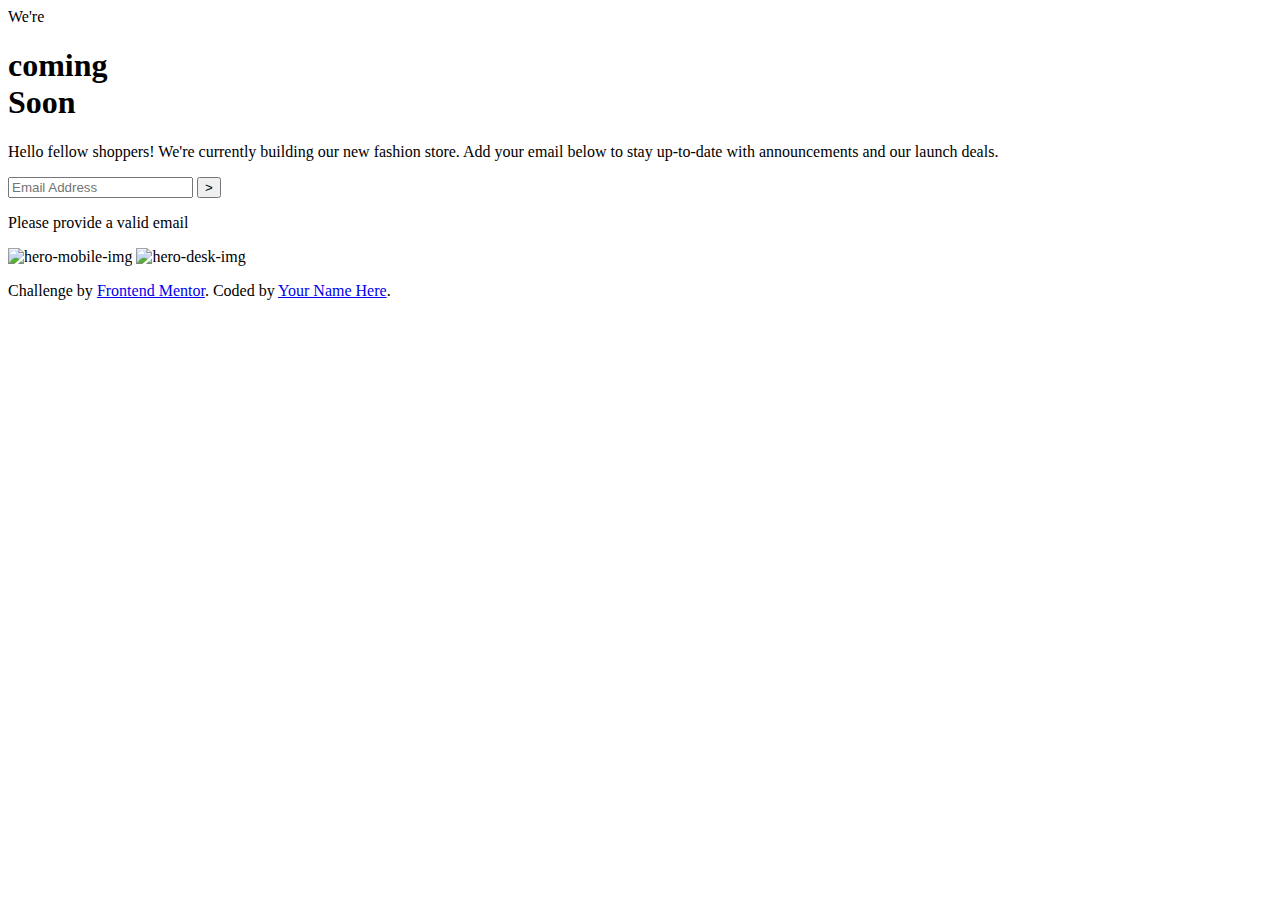
==== index.html @ c7aae4bc "Create index.html" ====
<!DOCTYPE html>
<html lang="en">
  <head>
    <meta charset="UTF-8" />
    <meta name="viewport" content="width=device-width, initial-scale=1.0" />
    <link rel="preconnect" href="https://fonts.googleapis.com" />
    <link rel="preconnect" href="https://fonts.gstatic.com" crossorigin />
    <link
      href="https://fonts.googleapis.com/css2?family=Josefin+Sans:wght@300;400;700&display=swap"
      rel="stylesheet"
    />
    <link rel="stylesheet" href="./src/styles.css" />
    <title>Frontend Mentor | Base Apparel coming soon page</title>
  </head>
  <body>
    <div class="container">
      <div class="card">
        <div class="content-left">
          <div class="title">
            <span class="semi-title">We're</span>
            <h1>
              coming <br />
              Soon
            </h1>
          </div>
          <p>
            Hello fellow shoppers! We're currently building our new fashion
            store. Add your email below to stay up-to-date with announcements
            and our launch deals.
          </p>

          <input class="input" type="text" placeholder="Email Address" c />
          <button class="sumbit">></button>
          <p class="error">Please provide a valid email</p>
        </div>
        <div class="content-right">
          <img
            src="./src/assets/images/hero-mobile.jpg"
            alt="hero-mobile-img"
            class="hero-mobile-img"
          />
          <img
            src="./src/assets/images/hero-desktop.jpg"
            alt="hero-desk-img"
            class="hero-desk-img"
          />
        </div>
      </div>
    </div>
    <footer>
      <p class="attribution">
        Challenge by
        <a href="https://www.frontendmentor.io?ref=challenge" target="_blank"
          >Frontend Mentor</a
        >. Coded by <a href="#">Your Name Here</a>.
      </p>
    </footer>
  </body>
</html>
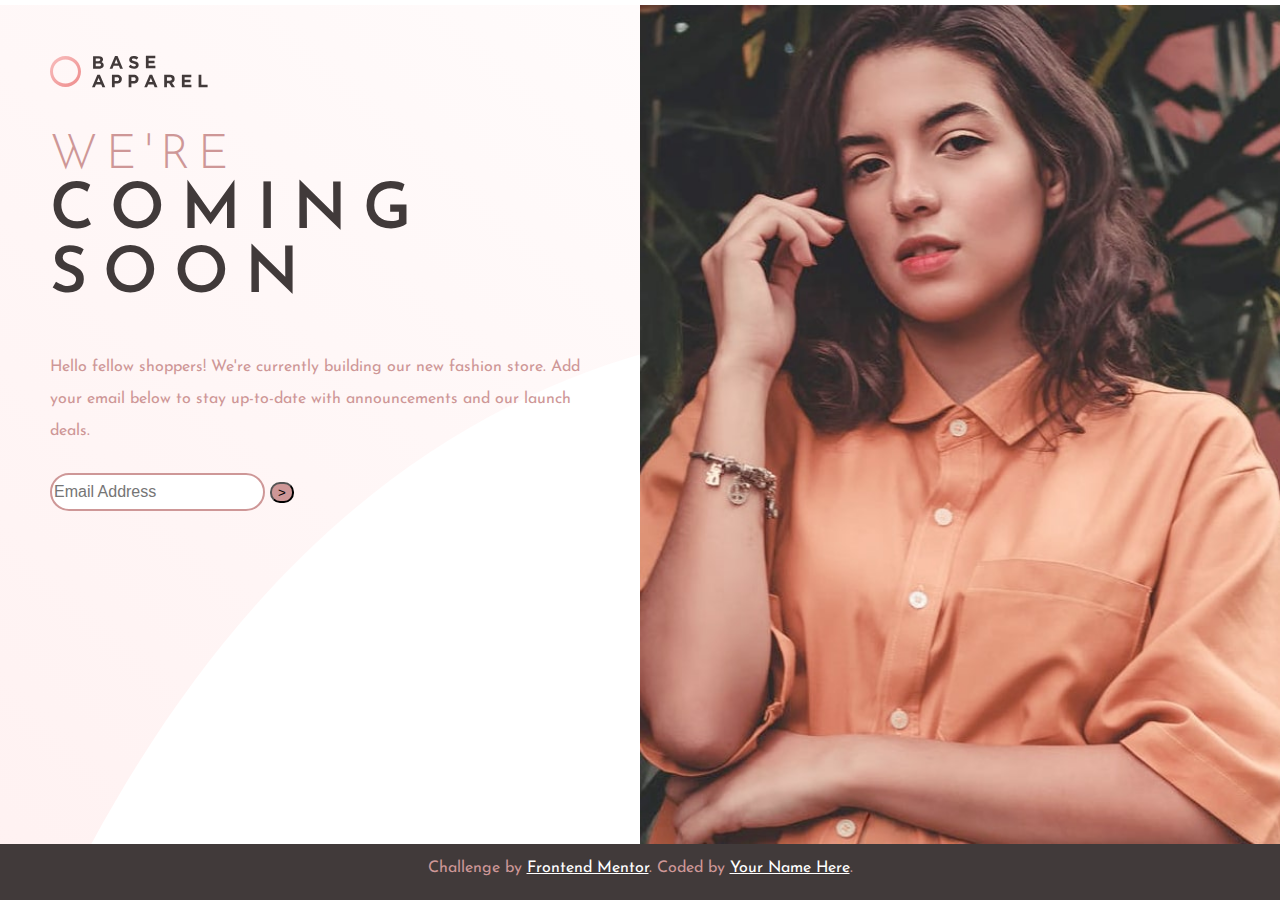
==== commit 985769fd: "Update index.html" ====
--- a/index.html
+++ b/index.html
@@ -16,6 +16,7 @@
     <div class="container">
       <div class="card">
         <div class="content-left">
+          <img class="logo" src="./src/assets/images/logo.svg" alt="logo" />
           <div class="title">
             <span class="semi-title">We're</span>
             <h1>
@@ -28,10 +29,11 @@
             store. Add your email below to stay up-to-date with announcements
             and our launch deals.
           </p>
-
-          <input class="input" type="text" placeholder="Email Address" c />
-          <button class="sumbit">></button>
-          <p class="error">Please provide a valid email</p>
+          <div class="input-container">
+            <input class="input" type="text" placeholder="Email Address" />
+            <button class="sumbit">></button>
+            <p class="error">Please provide a valid email</p>
+          </div>
         </div>
         <div class="content-right">
           <img
@@ -46,14 +48,14 @@
           />
         </div>
       </div>
+      <footer>
+        <p class="attribution">
+          Challenge by
+          <a href="https://www.frontendmentor.io?ref=challenge" target="_blank"
+            >Frontend Mentor</a
+          >. Coded by <a href="#">Your Name Here</a>.
+        </p>
+      </footer>
     </div>
-    <footer>
-      <p class="attribution">
-        Challenge by
-        <a href="https://www.frontendmentor.io?ref=challenge" target="_blank"
-          >Frontend Mentor</a
-        >. Coded by <a href="#">Your Name Here</a>.
-      </p>
-    </footer>
   </body>
 </html>
--- a/src/styles.css
+++ b/src/styles.css
@@ -0,0 +1,140 @@
+:root {
+  margin: 0;
+  padding: 0;
+  box-sizing: border-box;
+  font-size: 16px;
+  font-family: "Josefin Sans", sans-serif;
+
+  /*Font weight*/
+  --fw-light: 300;
+  --fw-regular: 400;
+  --fw-bold: 600;
+
+  /*Colors */
+  --desaturated-Red: hsl(0, 36%, 70%);
+  --soft-red: hsl(0, 93%, 68%);
+  --dark-greyish-red: hsl(0, 6%, 24%);
+
+  /*Gradients*/
+  --background1: linear-gradient(
+    135deg,
+    rgba(255, 255, 255),
+    rgba(255, 255, 250)
+  );
+  --background2: linear-gradient(
+    135deg,
+    rgba(204, 201, 195),
+    rgba(188, 189, 190)
+  );
+}
+
+body {
+  margin: 0;
+  padding: 0;
+  box-sizing: border-box;
+  min-height: 100vh;
+}
+
+.title {
+  margin-top: 40px;
+}
+.semi-title {
+  font-size: 3rem;
+  font-weight: var(--fw-light);
+  color: var(--desaturated-Red);
+  letter-spacing: 0.5rem;
+  text-transform: uppercase;
+}
+
+h1 {
+  font-size: 4rem;
+  font-weight: var(--fw-bold);
+  color: var(--dark-greyish-red);
+  letter-spacing: 1rem;
+  text-transform: uppercase;
+  margin-top: 0;
+}
+
+p {
+  font-size: 1rem;
+  font-weight: var(--fw-regular);
+  color: var(--desaturated-Red);
+  line-height: 2rem;
+  text-align: inherit;
+}
+footer {
+  display: flex;
+  flex-direction: column;
+  justify-content: center;
+  align-items: center;
+  background-color: var(--dark-greyish-red);
+  color: white;
+  text-align: center;
+}
+
+footer a {
+  color: white;
+}
+
+.container {
+  display: flex;
+  flex-direction: column;
+  justify-content: center;
+  margin: 0 auto;
+  margin-top: 5px;
+}
+
+.card {
+  display: grid;
+  grid-template-columns: 1fr 1fr;
+  background-image: url("./assets/images/bg-pattern-desktop.svg");
+  background-repeat: no-repeat;
+  background-size: cover;
+  background-position: center;
+}
+
+.content-left {
+  justify-content: center;
+  align-items: center;
+  padding: 50px 50px;
+}
+
+.content-right {
+  justify-content: center;
+  align-items: center;
+}
+.hero-desk-img {
+  display: block;
+  height: 100%;
+  width: 100%;
+  object-fit: cover;
+  object-position: center;
+}
+
+.hero-mobile-img {
+  display: none;
+}
+
+.error {
+  display: none;
+}
+
+.input {
+  border-radius: 30px;
+  border: 2px solid var(--desaturated-Red);
+  margin: 5px 50px 5px 55px;
+  margin: 10px 0 10px 0;
+  height: 2rem;
+  font-size: 1rem;
+  font-weight: var(--fw-regular);
+  color: var(--dark-greyish-red);
+}
+.sumbit {
+  border-radius: 10px;
+  background-color: var(--desaturated-Red);
+}
+
+.attribution {
+  margin-top: 0;
+  padding-top: 8px;
+}
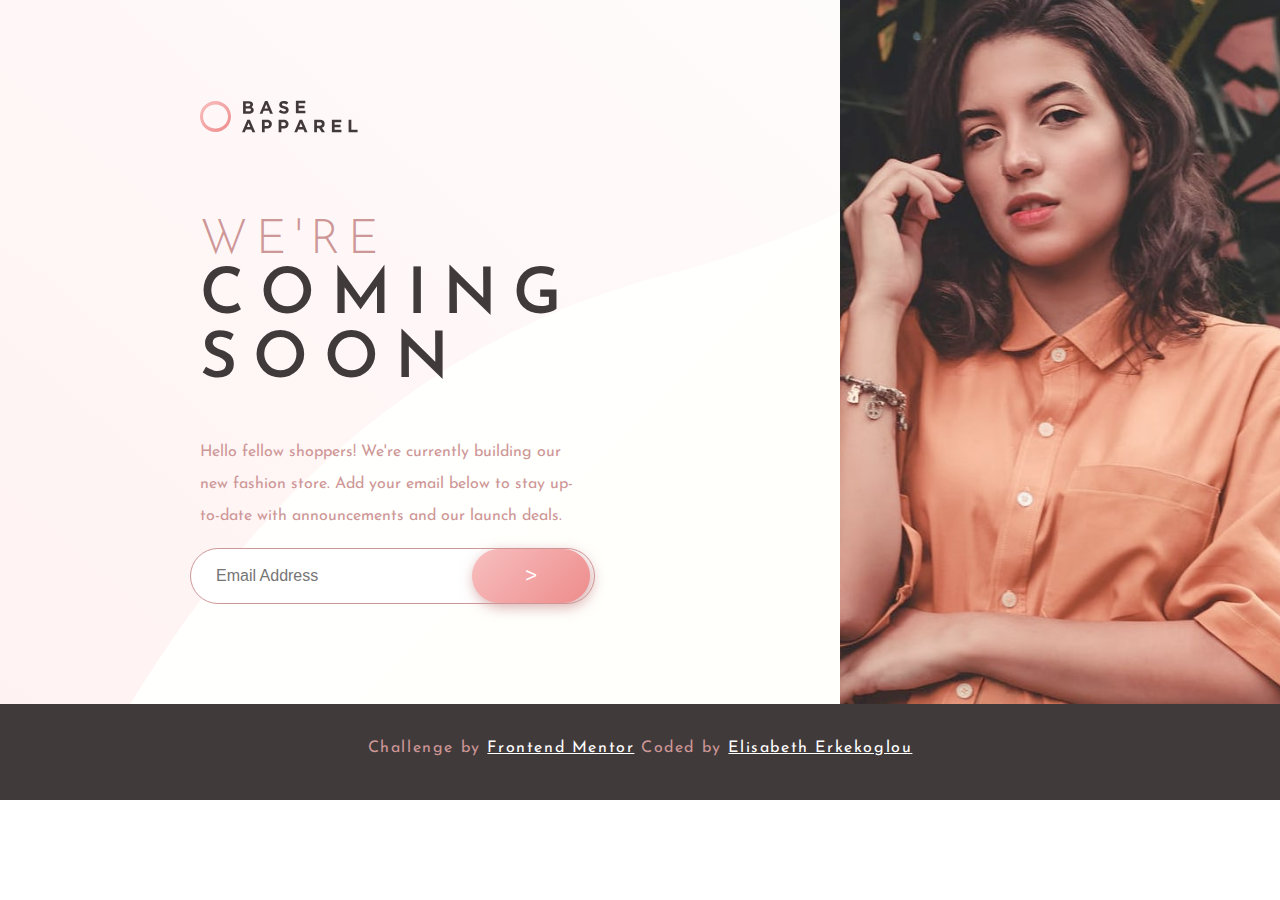
==== commit f4b667c0: "Update index.html" ====
--- a/index.html
+++ b/index.html
@@ -30,10 +30,13 @@
             and our launch deals.
           </p>
           <div class="input-container">
-            <input class="input" type="text" placeholder="Email Address" />
-            <button class="sumbit">></button>
-            <p class="error">Please provide a valid email</p>
+            <input class="input" type="email" placeholder="Email Address" />
+            <button class="submit">></button>
           </div>
+          <p class="success">
+            Welcome to Base Apparel! Thank you for subscribing !
+          </p>
+          <p class="error">Please provide a valid email</p>
         </div>
         <div class="content-right">
           <img
@@ -53,9 +56,15 @@
           Challenge by
           <a href="https://www.frontendmentor.io?ref=challenge" target="_blank"
             >Frontend Mentor</a
-          >. Coded by <a href="#">Your Name Here</a>.
+          >
+
+          Coded by
+          <a href="https://www.linkedin.com/in/eerkekoglou/"
+            >Elisabeth Erkekoglou</a
+          >
         </p>
       </footer>
     </div>
+    <script src="./app.js"></script>
   </body>
 </html>
--- a/src/styles.css
+++ b/src/styles.css
@@ -15,6 +15,9 @@
   --soft-red: hsl(0, 93%, 68%);
   --dark-greyish-red: hsl(0, 6%, 24%);
 
+  /*	#ce9797
+
+     	#f96262*/
   /*Gradients*/
   --background1: linear-gradient(
     135deg,
@@ -26,15 +29,28 @@
     rgba(204, 201, 195),
     rgba(188, 189, 190)
   );
+  --light-pink-pink: linear-gradient(
+    135deg,
+    hsl(0, 80%, 86%),
+    hsl(0, 74%, 74%)
+  );
 }
 
 body {
   margin: 0;
   padding: 0;
   box-sizing: border-box;
-  min-height: 100vh;
-}
-
+  width: 100%;
+  height: 100%;
+  background-image: var(--background1);
+  background-repeat: no-repeat;
+  background-size: cover;
+  background-position: center;
+}
+
+.logo {
+  margin-bottom: 40px;
+}
 .title {
   margin-top: 40px;
 }
@@ -70,6 +86,13 @@
   background-color: var(--dark-greyish-red);
   color: white;
   text-align: center;
+  padding: 20px;
+  margin-top: 0px;
+  margin-bottom: 0px;
+  font-size: 0.8rem;
+  font-weight: var(--fw-regular);
+  letter-spacing: 0.1rem;
+  line-height: 1.5rem;
 }
 
 footer a {
@@ -80,8 +103,9 @@
   display: flex;
   flex-direction: column;
   justify-content: center;
-  margin: 0 auto;
-  margin-top: 5px;
+  margin: 0;
+  margin-top: 0px;
+  margin-bottom: -10px;
 }
 
 .card {
@@ -96,12 +120,13 @@
 .content-left {
   justify-content: center;
   align-items: center;
-  padding: 50px 50px;
+  padding: 100px 50px 100px 200px;
 }
 
 .content-right {
   justify-content: center;
   align-items: center;
+  padding: 0px 0px 0px 200px;
 }
 .hero-desk-img {
   display: block;
@@ -114,24 +139,66 @@
 .hero-mobile-img {
   display: none;
 }
+.success {
+  display: none;
+  color: var(--dark-greyish-red);
+  margin-left: 15px;
+  font-size: 1rem;
+  margin-top: 10px;
+}
 
 .error {
   display: none;
+  color: var(--soft-red);
+  margin-left: 15px;
+  font-size: 1rem;
+  margin-top: 0;
 }
 
 .input {
   border-radius: 30px;
-  border: 2px solid var(--desaturated-Red);
-  margin: 5px 50px 5px 55px;
-  margin: 10px 0 10px 0;
+  border: 1px solid var(--desaturated-Red);
+  padding: 0px 60px 0 25px;
   height: 2rem;
   font-size: 1rem;
   font-weight: var(--fw-regular);
   color: var(--dark-greyish-red);
-}
-.sumbit {
-  border-radius: 10px;
-  background-color: var(--desaturated-Red);
+  width: 100%;
+  height: 54px;
+  margin-left: -10px;
+  color: var(--desaturated-Red);
+  font-weight: var(--fw-regular);
+}
+
+.submit {
+  width: 100%;
+  height: 54px;
+  border-radius: 50px;
+  border: none;
+  cursor: pointer;
+  margin-left: -123px;
+  width: 142px;
+  background-image: linear-gradient(135deg, hsl(0, 80%, 86%), hsl(0, 74%, 74%));
+  box-shadow: 2px 4px 14px hsla(0, 36%, 70%, 0.8);
+  transition-duration: 0.3s;
+  transition-property: transform, box-shadow;
+  transition-timing-function: ease-in-out;
+  color: white;
+  font-weight: var(--fw-regular);
+  font-size: 20px;
+}
+
+.submit:hover {
+  background: hsl(0, 74%, 74%);
+  box-shadow: 2px 4px 14px hsla(0, 36%, 70%, 0.8);
+  transform: scale(1.1);
+}
+
+.input-container {
+  display: flex;
+  flex-direction: row;
+  justify-content: center;
+  align-items: center;
 }
 
 .attribution {
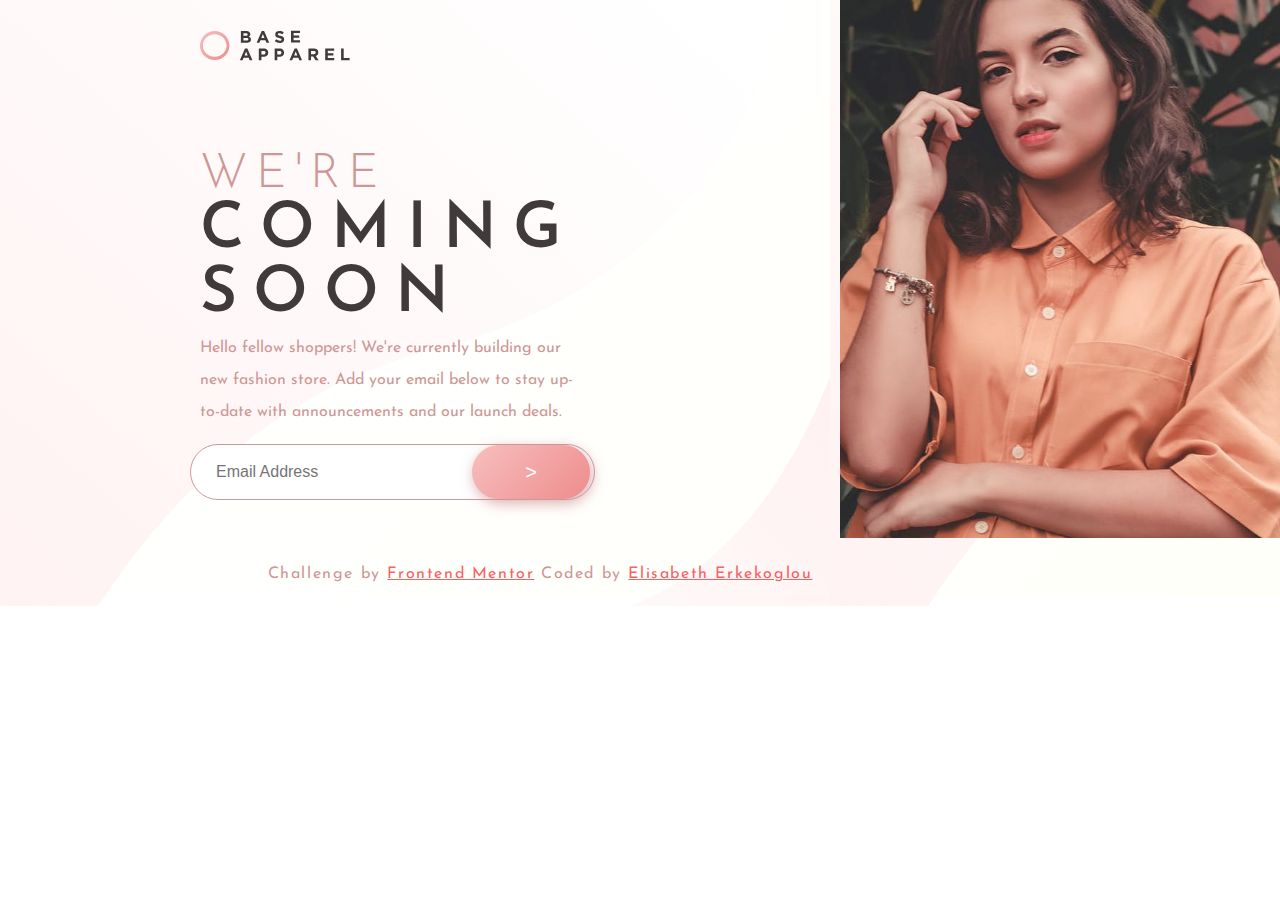
==== commit a825d483: "Update index.html" ====
--- a/index.html
+++ b/index.html
@@ -14,9 +14,9 @@
   </head>
   <body>
     <div class="container">
+      <img class="logo" src="./src/assets/images/logo.svg" alt="logo" />
       <div class="card">
         <div class="content-left">
-          <img class="logo" src="./src/assets/images/logo.svg" alt="logo" />
           <div class="title">
             <span class="semi-title">We're</span>
             <h1>
@@ -33,11 +33,13 @@
             <input class="input" type="email" placeholder="Email Address" />
             <button class="submit">></button>
           </div>
+
           <p class="success">
             Welcome to Base Apparel! Thank you for subscribing !
           </p>
           <p class="error">Please provide a valid email</p>
         </div>
+
         <div class="content-right">
           <img
             src="./src/assets/images/hero-mobile.jpg"
@@ -59,7 +61,7 @@
           >
 
           Coded by
-          <a href="https://www.linkedin.com/in/eerkekoglou/"
+          <a href="https://www.linkedin.com/in/eerkekoglou/" target="_blank"
             >Elisabeth Erkekoglou</a
           >
         </p>
--- a/src/styles.css
+++ b/src/styles.css
@@ -14,6 +14,7 @@
   --desaturated-Red: hsl(0, 36%, 70%);
   --soft-red: hsl(0, 93%, 68%);
   --dark-greyish-red: hsl(0, 6%, 24%);
+  --light-pink: #ee8c8c;
 
   /*	#ce9797
 
@@ -40,17 +41,22 @@
   margin: 0;
   padding: 0;
   box-sizing: border-box;
-  width: 100%;
-  height: 100%;
   background-image: var(--background1);
   background-repeat: no-repeat;
   background-size: cover;
-  background-position: center;
+  overflow: hidden;
 }
 
 .logo {
-  margin-bottom: 40px;
-}
+  margin-top: 30px;
+  margin-left: 200px;
+  width: 150px;
+  display: flex;
+  flex-direction: column;
+  justify-content: center;
+  align-items: center;
+}
+
 .title {
   margin-top: 40px;
 }
@@ -69,6 +75,7 @@
   letter-spacing: 1rem;
   text-transform: uppercase;
   margin-top: 0;
+  margin-bottom: 5px;
 }
 
 p {
@@ -77,50 +84,47 @@
   color: var(--desaturated-Red);
   line-height: 2rem;
   text-align: inherit;
+  margin-top: 0;
 }
 footer {
   display: flex;
   flex-direction: column;
   justify-content: center;
   align-items: center;
-  background-color: var(--dark-greyish-red);
-  color: white;
+  color: var(--desaturated-Red);
   text-align: center;
-  padding: 20px;
-  margin-top: 0px;
-  margin-bottom: 0px;
+  margin-right: 200px;
   font-size: 0.8rem;
   font-weight: var(--fw-regular);
   letter-spacing: 0.1rem;
   line-height: 1.5rem;
+  margin-top: -50px;
 }
 
 footer a {
-  color: white;
+  color: var(--soft-red);
 }
 
 .container {
   display: flex;
   flex-direction: column;
   justify-content: center;
+  background-image: url("./assets/images/bg-pattern-desktop.svg");
   margin: 0;
   margin-top: 0px;
   margin-bottom: -10px;
+  padding: 0;
 }
 
 .card {
   display: grid;
   grid-template-columns: 1fr 1fr;
-  background-image: url("./assets/images/bg-pattern-desktop.svg");
-  background-repeat: no-repeat;
-  background-size: cover;
-  background-position: center;
 }
 
 .content-left {
   justify-content: center;
   align-items: center;
-  padding: 100px 50px 100px 200px;
+  padding: 50px 50px 100px 200px;
 }
 
 .content-right {
@@ -129,11 +133,11 @@
   padding: 0px 0px 0px 200px;
 }
 .hero-desk-img {
-  display: block;
-  height: 100%;
-  width: 100%;
+  max-width: 100%;
+  height: auto;
   object-fit: cover;
   object-position: center;
+  margin-top: -100px;
 }
 
 .hero-mobile-img {
@@ -141,10 +145,11 @@
 }
 .success {
   display: none;
-  color: var(--dark-greyish-red);
+  color: var(--light-pink);
   margin-left: 15px;
   font-size: 1rem;
   margin-top: 10px;
+  font-weight: var(--fw-bold);
 }
 
 .error {
@@ -152,7 +157,8 @@
   color: var(--soft-red);
   margin-left: 15px;
   font-size: 1rem;
-  margin-top: 0;
+  margin-top: 15px;
+  font-weight: var(--fw-bold);
 }
 
 .input {
@@ -205,3 +211,106 @@
   margin-top: 0;
   padding-top: 8px;
 }
+
+@media (max-width: 768px) {
+  .logo {
+    margin-top: 30px;
+    padding: 10px;
+    margin-left: 30px;
+    width: 100px;
+    display: flex;
+    flex-direction: column;
+    justify-content: center;
+    align-items: center;
+  }
+  .card {
+    display: flex;
+    flex-direction: column;
+    justify-content: center;
+    align-items: center;
+    background-image: url("./assets/images/bg-pattern-mobile.svg");
+    background-repeat: no-repeat;
+    background-size: cover;
+    background-position: center;
+    text-align: center;
+    margin: 0;
+    margin-top: 0px;
+    margin-bottom: -10px;
+    padding-left: 10px;
+    padding-right: 10px;
+  }
+
+  .content-left {
+    justify-content: center;
+    align-items: center;
+    padding: 0px 50px 100px 50px;
+    order: 2;
+  }
+
+  .content-right {
+    justify-content: center;
+    align-items: center;
+    padding: 0;
+    order: 1;
+  }
+
+  .hero-desk-img {
+    display: none;
+  }
+
+  .hero-mobile-img {
+    max-width: 100%;
+    height: auto;
+    object-fit: cover;
+    object-position: center;
+    display: block;
+  }
+
+  .input {
+    border-radius: 30px;
+    border: 1px solid var(--desaturated-Red);
+    padding: 0px 53px 0 25px;
+    height: 2rem;
+    font-size: 1rem;
+    font-weight: var(--fw-regular);
+    color: var(--dark-greyish-red);
+    width: 100%;
+    height: 54px;
+    margin-left: -10px;
+    color: var(--desaturated-Red);
+    font-weight: var(--fw-regular);
+  }
+
+  .submit {
+    width: 100%;
+    height: 54px;
+    border-radius: 50px;
+    border: none;
+    cursor: pointer;
+    margin-left: -113px;
+    width: 142px;
+    background-image: linear-gradient(
+      135deg,
+      hsl(0, 80%, 86%),
+      hsl(0, 74%, 74%)
+    );
+    box-shadow: 2px 4px 14px hsla(0, 36%, 70%, 0.8);
+    transition-duration: 0.3s;
+    transition-property: transform, box-shadow;
+    transition-timing-function: ease-in-out;
+    color: white;
+    font-weight: var(--fw-regular);
+    font-size: 20px;
+  }
+
+  .submit:hover {
+    background: hsl(0, 74%, 74%);
+    box-shadow: 2px 4px 14px hsla(0, 36%, 70%, 0.8);
+    transform: scale(1.1);
+  }
+
+  footer {
+    margin-top: -50px;
+    margin-right: 0px;
+  }
+}
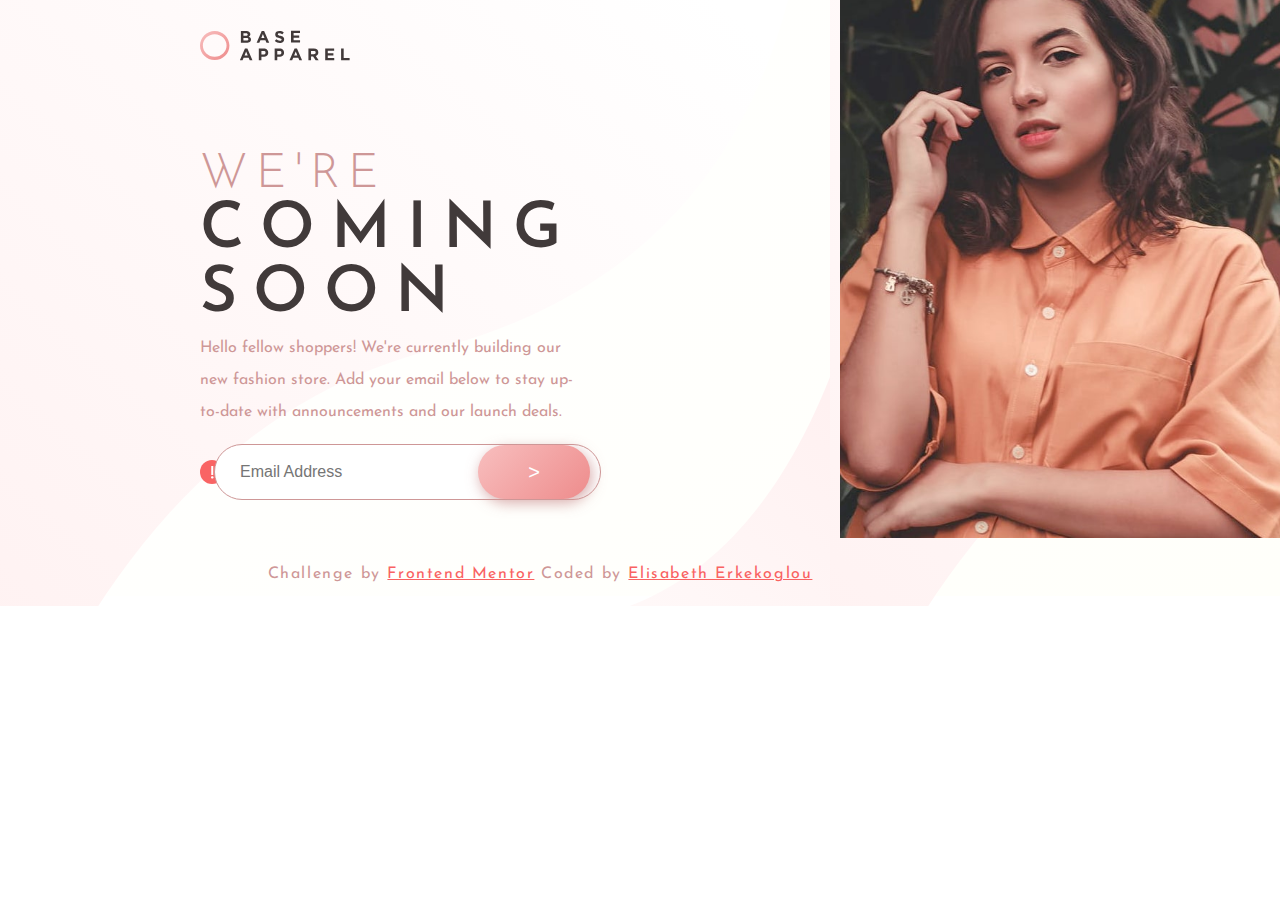
==== commit 43e4523f: "+ Error icon" ====
--- a/index.html
+++ b/index.html
@@ -30,6 +30,11 @@
             and our launch deals.
           </p>
           <div class="input-container">
+            <img
+              class="erroricon"
+              src="./src/assets/images/icon-error.svg"
+              alt="error-icon"
+            />
             <input class="input" type="email" placeholder="Email Address" />
             <button class="submit">></button>
           </div>
